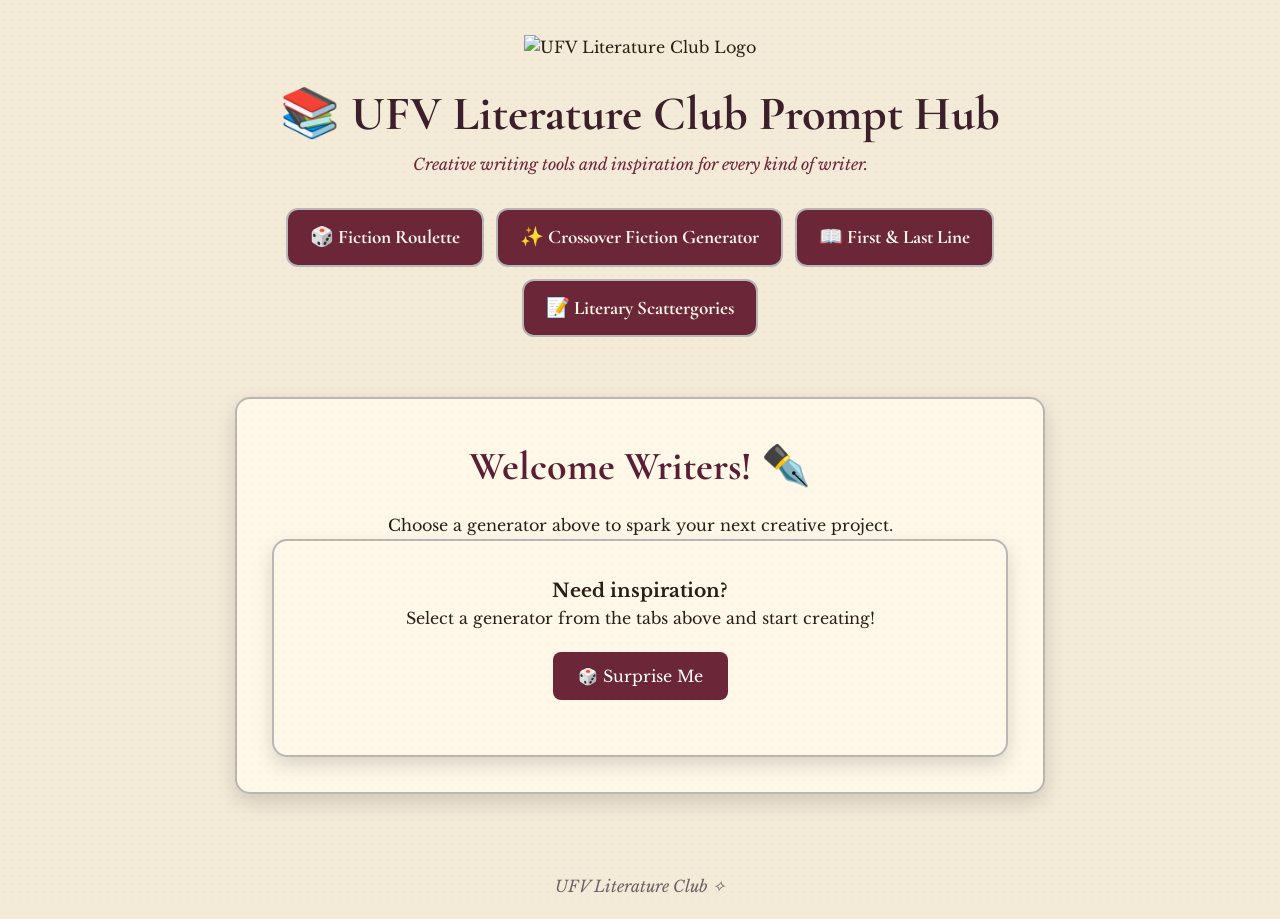
==== index.html @ 7f4cddb1 "Refactor index.html for improved structure and content" ====
<!DOCTYPE html>
<html lang="en">

<head>

<meta charset="UTF-8">
<meta name="viewport" content="width=device-width, initial-scale=1.0">

<title>UFV Literature Club Prompt Hub</title>

<link rel="stylesheet" href="style.css">

</head>


<body>


<header class="site-header">


    <img 
        src="https://cdn.discordapp.com/attachments/1294886341963677728/1524570040631034037/Untitled53_20260708171657.png?ex=6a5039fe&is=6a4ee87e&hm=3ece5e698c0c7fd5303b6766d2f9d08f1aee693be7d96fcb47470c257fa76b8d&"
        alt="UFV Literature Club Logo"
        class="club-logo"
    >


    <h1>
        📚 UFV Literature Club Prompt Hub
    </h1>


    <p>
        Creative writing tools and inspiration for every kind of writer.
    </p>


</header>




<nav class="library-tabs">


    <a class="library-tab" href="fiction-roulette.html">
        🎲 Fiction Roulette
    </a>


    <a class="library-tab" href="crossover-fiction.html">
        ✨ Crossover Fiction Generator
    </a>


    <a class="library-tab" href="first-last-line.html">
        📖 First & Last Line
    </a>


    <a class="library-tab" href="literary-scategories.html">
        📝 Literary Scattergories
    </a>


</nav>




<main class="hub-page">


<section class="hub-card">


    <h2>
        Welcome Writers! ✒️
    </h2>


    <p>
        Choose a generator above to spark your next creative project.
    </p>



    <div class="paper-card">


        <h3>
            Need inspiration?
        </h3>


        <p>
            Select a generator from the tabs above and start creating!
        </p>



        <button onclick="surpriseGenerator()">

            🎲 Surprise Me

        </button>


    </div>



</section>


</main>




<footer>

    UFV Literature Club ✧

</footer>




<script src="script.js"></script>


</body>

</html>
---- style.css ----
@import url('https://fonts.googleapis.com/css2?family=Cormorant+Garamond:wght@400;600;700&family=Libre+Baskerville:wght@400;700&display=swap');


/* ==========================
   RESET
========================== */

* {
    margin: 0;
    padding: 0;
    box-sizing: border-box;
}


/* ==========================
   BODY
========================== */

body {

    background: #f4ead8;

    color: #2b1d17;

    font-family: "Libre Baskerville", serif;

    min-height: 100vh;

    line-height: 1.6;

}


/* Paper texture */

body::before {

    content: "";

    position: fixed;

    inset: 0;

    background:
    radial-gradient(rgba(70,45,30,.08) 1px, transparent 1px);

    background-size: 8px 8px;

    opacity: .35;

    pointer-events: none;

}



/* ==========================
   HEADER
========================== */


.site-header {

    text-align: center;

    padding: 35px 20px 20px;

}


.club-logo {

    width: 130px;

    margin-bottom: 15px;

}


.site-header h1 {

    font-family: "Cormorant Garamond", serif;

    font-size: 3rem;

    color: #3b1f2b;

}


.site-header p {

    color: #6b2638;

    font-style: italic;

}



/* ==========================
   NAVIGATION TABS
========================== */


.library-tabs {

    display: flex;

    justify-content: center;

    flex-wrap: wrap;

    gap: 12px;

    max-width: 900px;

    margin: 0 auto 30px;

    padding: 10px;

}



.library-tab {

    display: inline-block;

    background: #6b2638;

    color: #fff8e8 !important;

    text-decoration: none;

    padding: 12px 22px;

    border-radius: 12px;

    border: 2px solid #b7b7b7;

    font-family: "Cormorant Garamond", serif;

    font-size: 1.2rem;

    font-weight: bold;

    transition: .25s;

}



.library-tab:hover {

    background: #8c4054;

    transform: translateY(-3px);

}



.library-tab.active {

    background: #fff8e8;

    color: #6b2638 !important;

}



/* ==========================
   MAIN PAGE CONTAINERS
========================== */


.generator-page,
.hub-page {

    max-width: 850px;

    margin: 30px auto;

    padding: 20px;

}



.paper-card,
.hub-card {

    background: #fff8e8;

    border: 2px solid #b7b7b7;

    border-radius: 15px;

    padding: 35px;

    box-shadow:
    0 8px 20px rgba(0,0,0,.15);

}



/* ==========================
   HOMEPAGE
========================== */


.hub-card {

    text-align: center;

}



.hub-card h2 {

    font-family: "Cormorant Garamond", serif;

    font-size: 2.5rem;

    color: #5a1f33;

    margin-bottom: 15px;

}



.generator-buttons {

    display: flex;

    justify-content: center;

    flex-wrap: wrap;

    gap: 15px;

    margin-top: 30px;

}



/* ==========================
   TITLES
========================== */


.generator-title {

    text-align: center;

    font-family: "Cormorant Garamond", serif;

    font-size: 2.5rem;

    color: #5a1f33;

}



.subtitle {

    text-align: center;

    color: #6f6265;

    font-style: italic;

    margin: 15px 0 30px;

}



/* ==========================
   RESULTS / PROMPT BOXES
========================== */


.results,
.prompt-result {

    background: #fcf8ef;

    border: 2px solid #b7b7b7;

    border-radius: 12px;

    padding: 25px;

    margin: 25px 0;

}



.results p,
.prompt-result p {

    margin: 12px 0;

}



.results strong,
.prompt-result strong {

    color: #6b2638;

}



/* ==========================
   BUTTONS
========================== */


button {

    display: block;

    margin: 20px auto;

    background: #6b2638;

    color: white;

    border: none;

    border-radius: 8px;

    padding: 14px 25px;

    font-family: inherit;

    font-size: 1rem;

    cursor: pointer;

    transition: .25s;

}



button:hover {

    background: #8c4054;

    transform: translateY(-2px);

}



/* ==========================
   INPUTS
========================== */


input,
textarea,
select {

    width: 100%;

    padding: 12px;

    border-radius: 8px;

    border: 2px solid #b7b7b7;

    font-family: inherit;

    background: white;

}



/* ==========================
   CATEGORY GRID
========================== */


.categories {

    display: grid;

    grid-template-columns:
    repeat(auto-fit, minmax(220px, 1fr));

    gap: 12px;

}



.category {

    background: #fcf8ef;

    border-left: 4px solid #6b2638;

    padding: 12px;

    border-radius: 8px;

}



/* ==========================
   EXTRA ELEMENTS
========================== */


.button-group {

    display: flex;

    justify-content: center;

    gap: 12px;

    flex-wrap: wrap;

}



hr {

    border: none;

    border-top: 1px solid #b7b7b7;

    margin: 25px 0;

}



.back-button {

    display: inline-block;

    text-decoration: none;

    color: #6b2638;

    font-weight: bold;

    margin-bottom: 20px;

}



.back-button:hover {

    color: #8c4054;

}



/* ==========================
   FOOTER
========================== */


footer {

    text-align: center;

    margin-top: 40px;

    padding: 20px;

    color: #6f6265;

    font-style: italic;

}



/* ==========================
   MOBILE
========================== */


@media(max-width:700px){


.site-header h1 {

    font-size: 2.2rem;

}


.paper-card,
.hub-card {

    padding: 25px;

}


.library-tab {

    width: 100%;

    text-align: center;

}


}
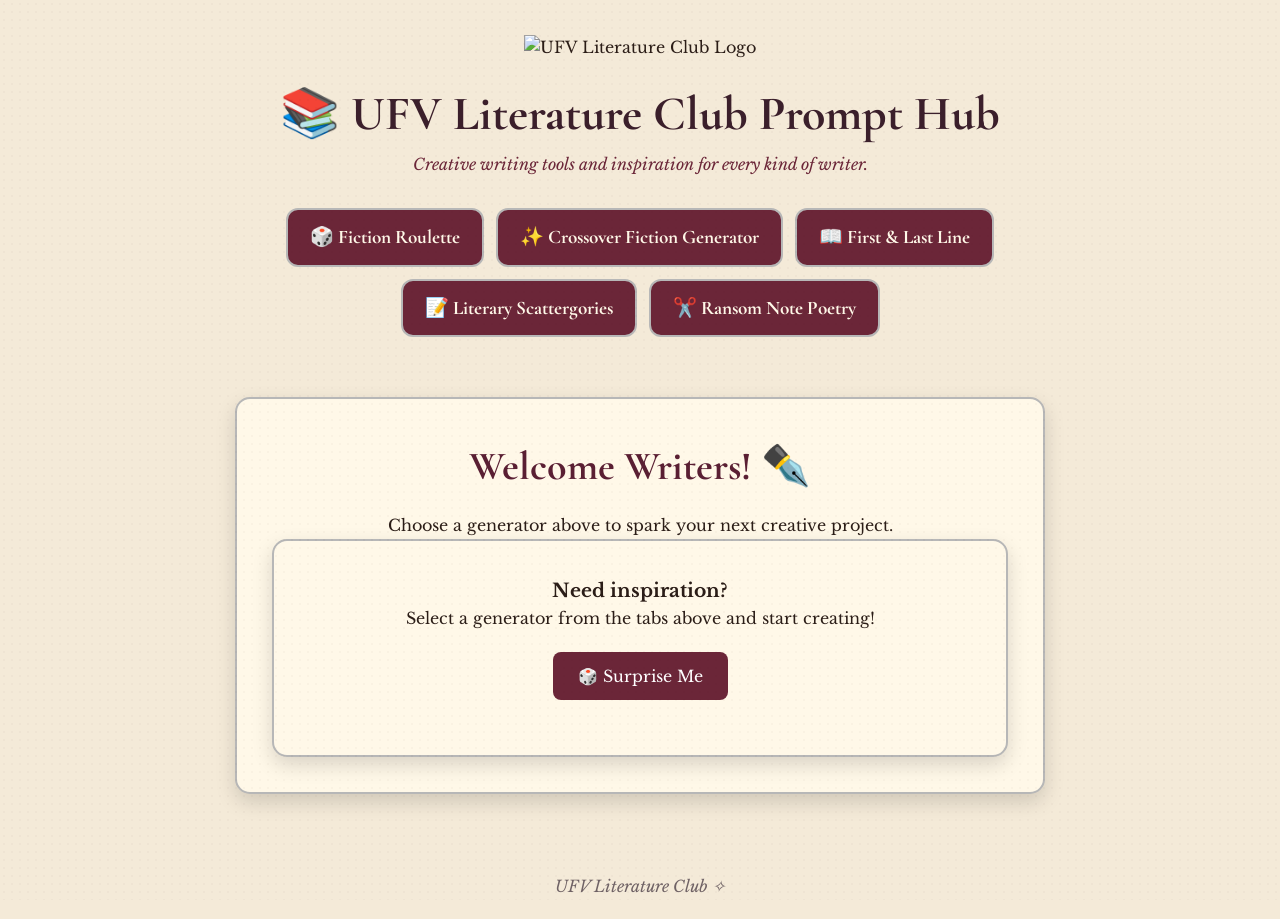
==== commit d93cf175: "Add Ransom Note Poetry link to navigation" ====
--- a/index.html
+++ b/index.html
@@ -54,7 +54,7 @@
     </a>
 
 
-    <a class="library-tab" href="first-last-line.html">
+    <a class="library-tab" href="first-line-last-line.html">
         📖 First & Last Line
     </a>
 
@@ -63,6 +63,9 @@
         📝 Literary Scattergories
     </a>
 
+    <a class="library-tab" href="ransom-note-poetry.html">
+    ✂️ Ransom Note Poetry
+</a>
 
 </nav>
 
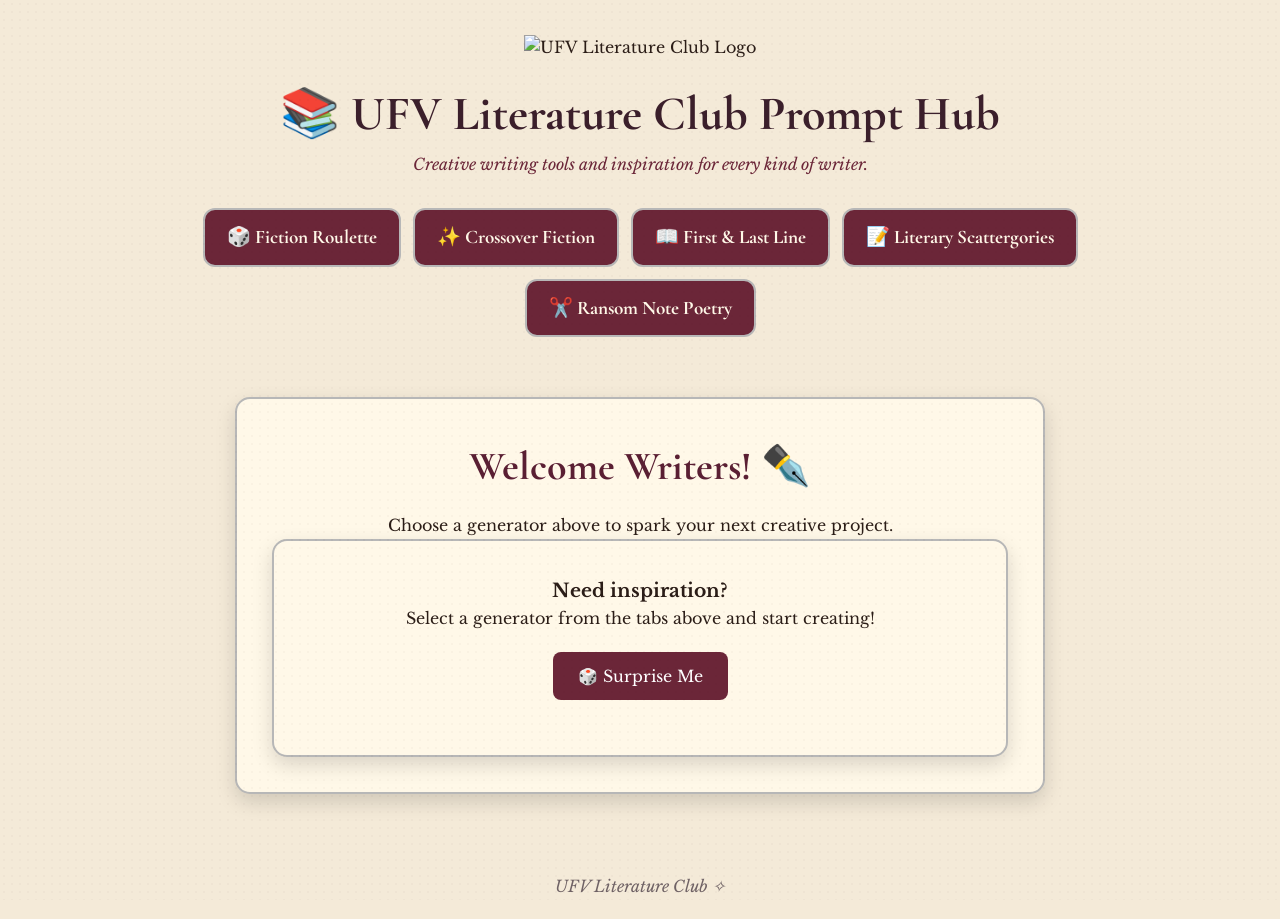
==== commit d096ac26: "Update link text for Crossover Fiction tab" ====
--- a/index.html
+++ b/index.html
@@ -50,7 +50,7 @@
 
 
     <a class="library-tab" href="crossover-fiction.html">
-        ✨ Crossover Fiction Generator
+        ✨ Crossover Fiction
     </a>
 
 
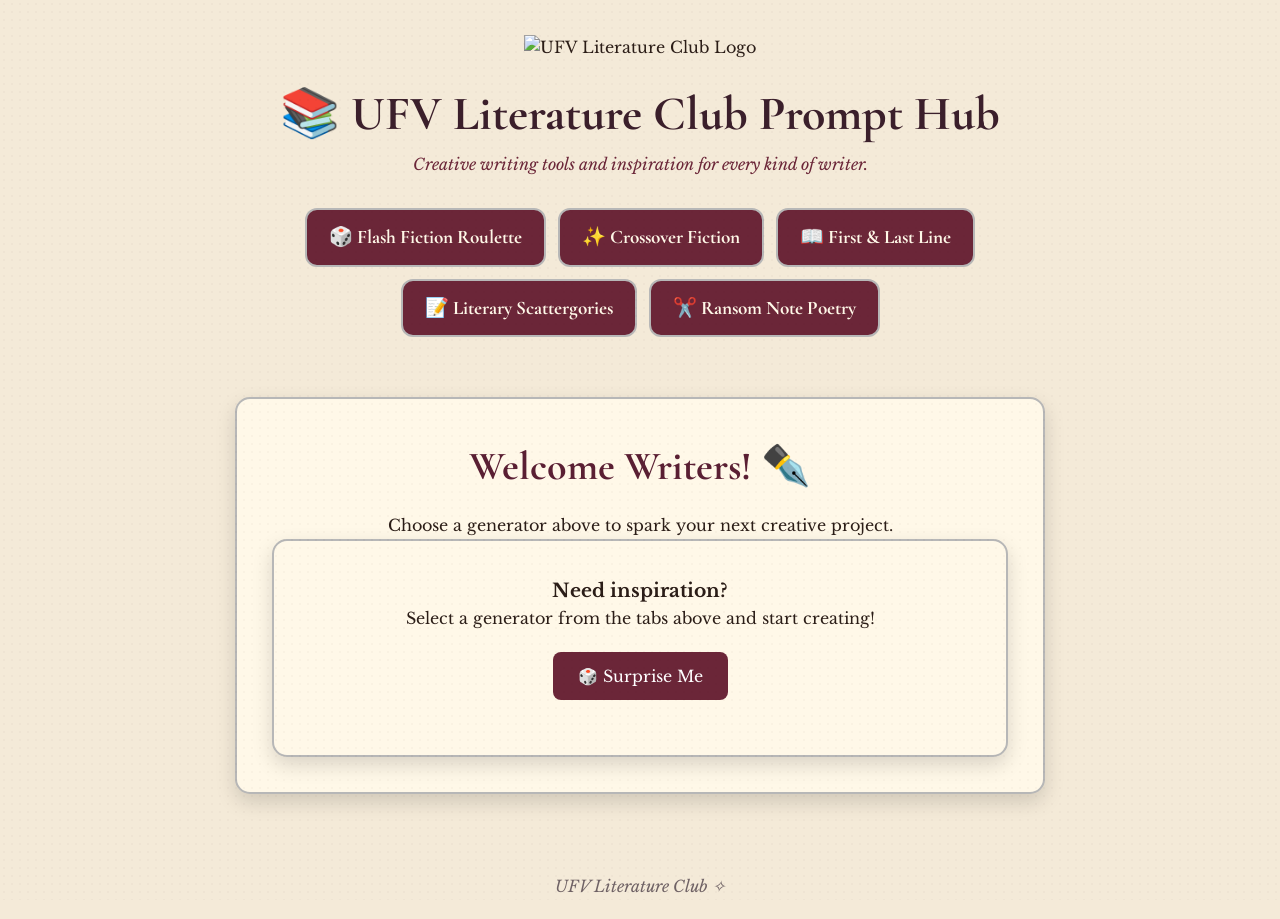
==== commit c447fa7e: "Rename Fiction Roulette to Flash Fiction Roulette" ====
--- a/index.html
+++ b/index.html
@@ -45,7 +45,7 @@
 
 
     <a class="library-tab" href="fiction-roulette.html">
-        🎲 Fiction Roulette
+        🎲 Flash Fiction Roulette
     </a>
 
 
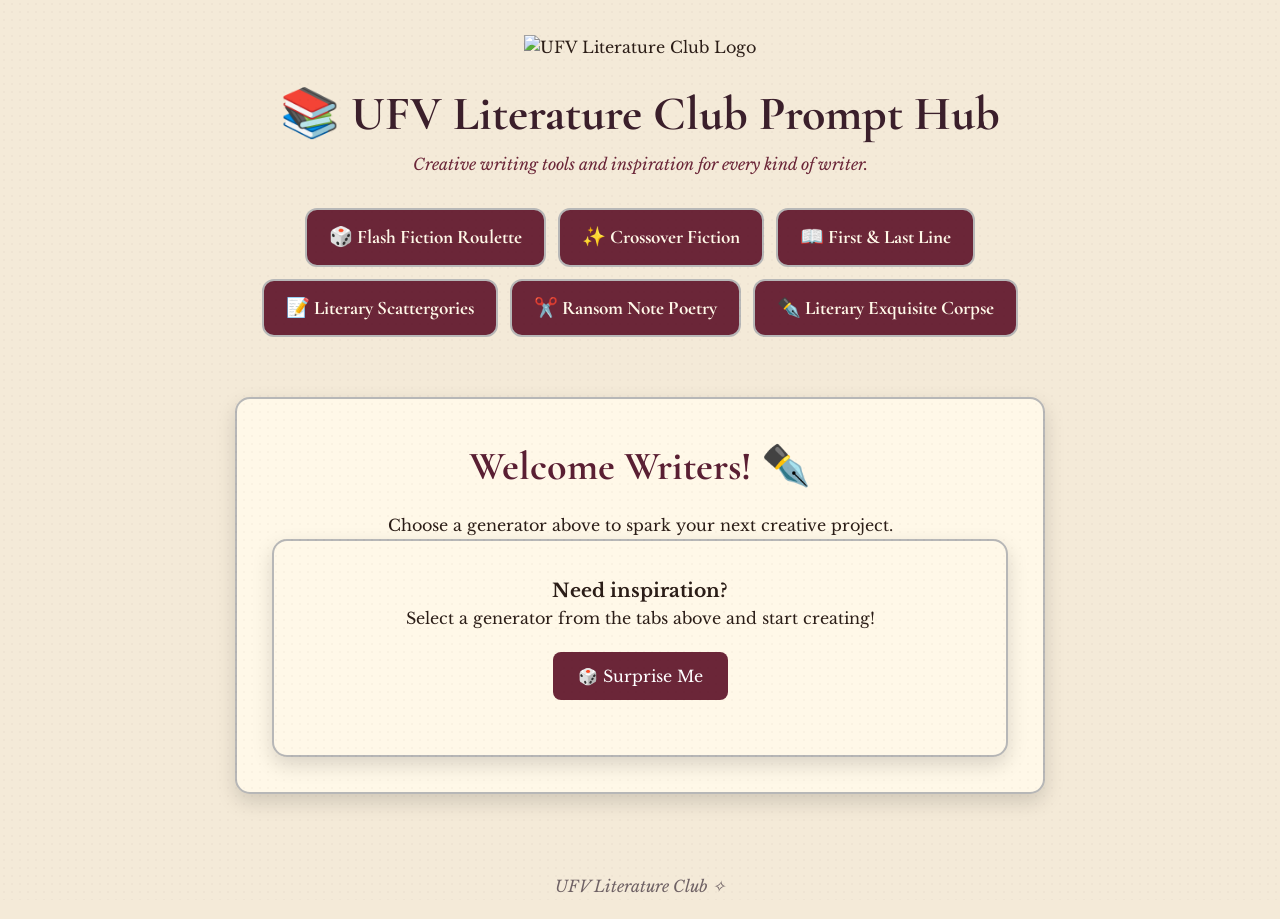
==== commit e0c8e041: "Add link for Literary Exquisite Corpse" ====
--- a/index.html
+++ b/index.html
@@ -66,6 +66,10 @@
     <a class="library-tab" href="ransom-note-poetry.html">
     ✂️ Ransom Note Poetry
 </a>
+
+        <a class="library-tab" href="literary-exquisite-corpse.html">
+        ✒️ Literary Exquisite Corpse
+    </a>
 
 </nav>
 
--- a/style.css
+++ b/style.css
@@ -1,3 +1,4 @@
+
 @import url('https://fonts.googleapis.com/css2?family=Cormorant+Garamond:wght@400;600;700&family=Libre+Baskerville:wght@400;700&display=swap');
 
 
@@ -303,8 +304,44 @@
 
 }
 
-
-
+.word-container {
+
+    display: flex;
+
+    flex-wrap: wrap;
+
+    justify-content: center;
+
+    gap: 12px;
+
+    padding: 20px;
+
+}
+
+
+.word-piece {
+
+    background: #fffdf5;
+
+    border: 1px solid #c8bca8;
+
+    padding: 10px 16px;
+
+    font-family: "Courier New", monospace;
+
+    box-shadow: 2px 3px 5px rgba(0,0,0,.15);
+
+    transform: rotate(-2deg);
+
+}
+
+
+
+.word-piece:nth-child(even){
+
+    transform: rotate(2deg);
+
+}
 .results p,
 .prompt-result p {
 
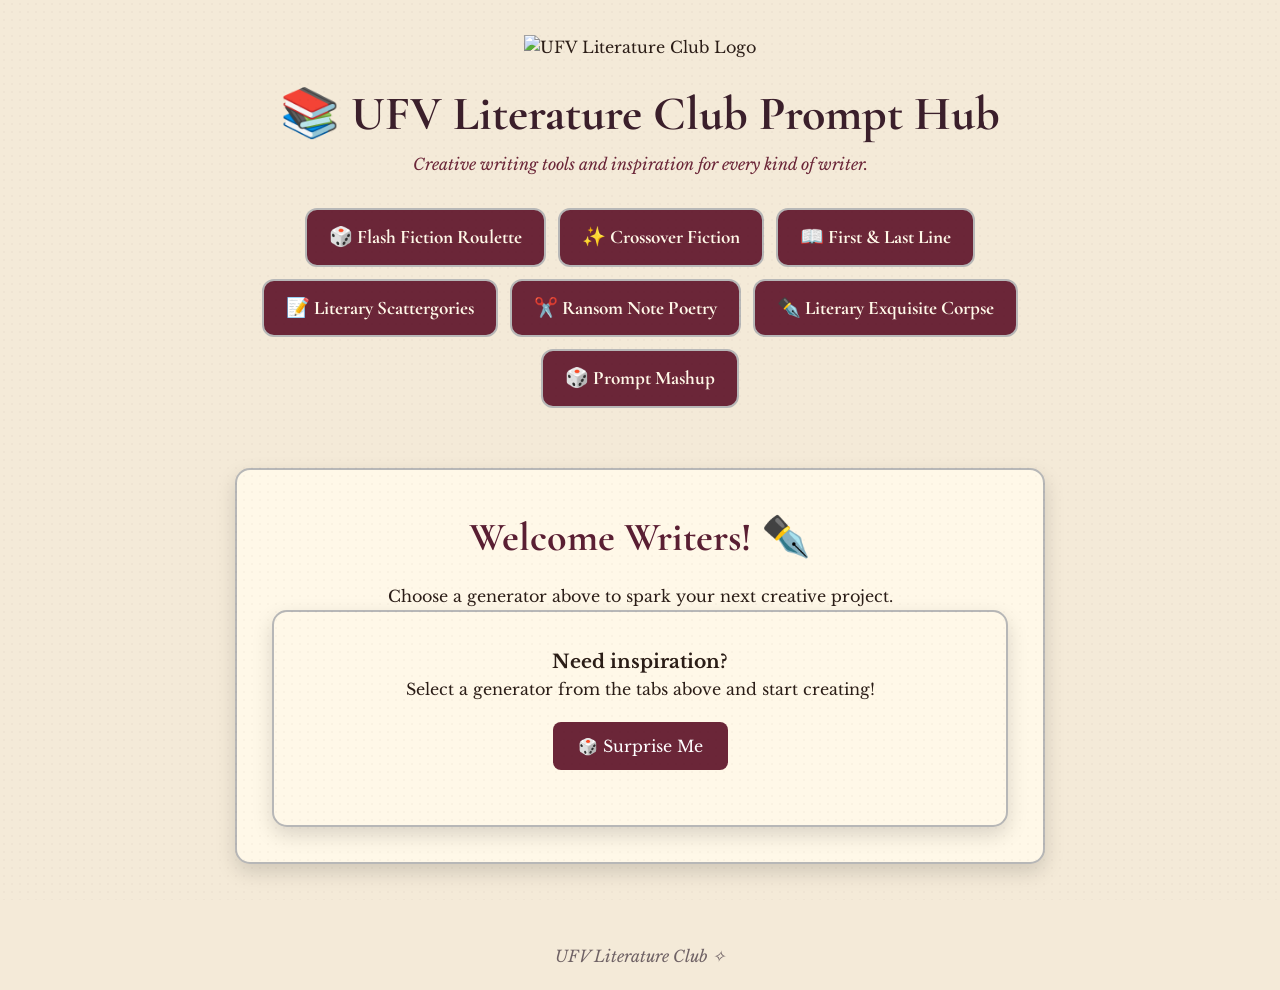
==== commit 1d498946: "Add 'Prompt Mashup' link to navigation" ====
--- a/index.html
+++ b/index.html
@@ -20,7 +20,7 @@
 
 
     <img 
-        src="https://cdn.discordapp.com/attachments/1294886341963677728/1524570040631034037/Untitled53_20260708171657.png?ex=6a5039fe&is=6a4ee87e&hm=3ece5e698c0c7fd5303b6766d2f9d08f1aee693be7d96fcb47470c257fa76b8d&"
+        src="https://i.imgur.com/nVopjPV.png"
         alt="UFV Literature Club Logo"
         class="club-logo"
     >
@@ -70,6 +70,10 @@
         <a class="library-tab" href="literary-exquisite-corpse.html">
         ✒️ Literary Exquisite Corpse
     </a>
+
+    <a class="library-tab" href="prompt-mashup.html">
+    🎲 Prompt Mashup
+</a>
 
 </nav>
 
